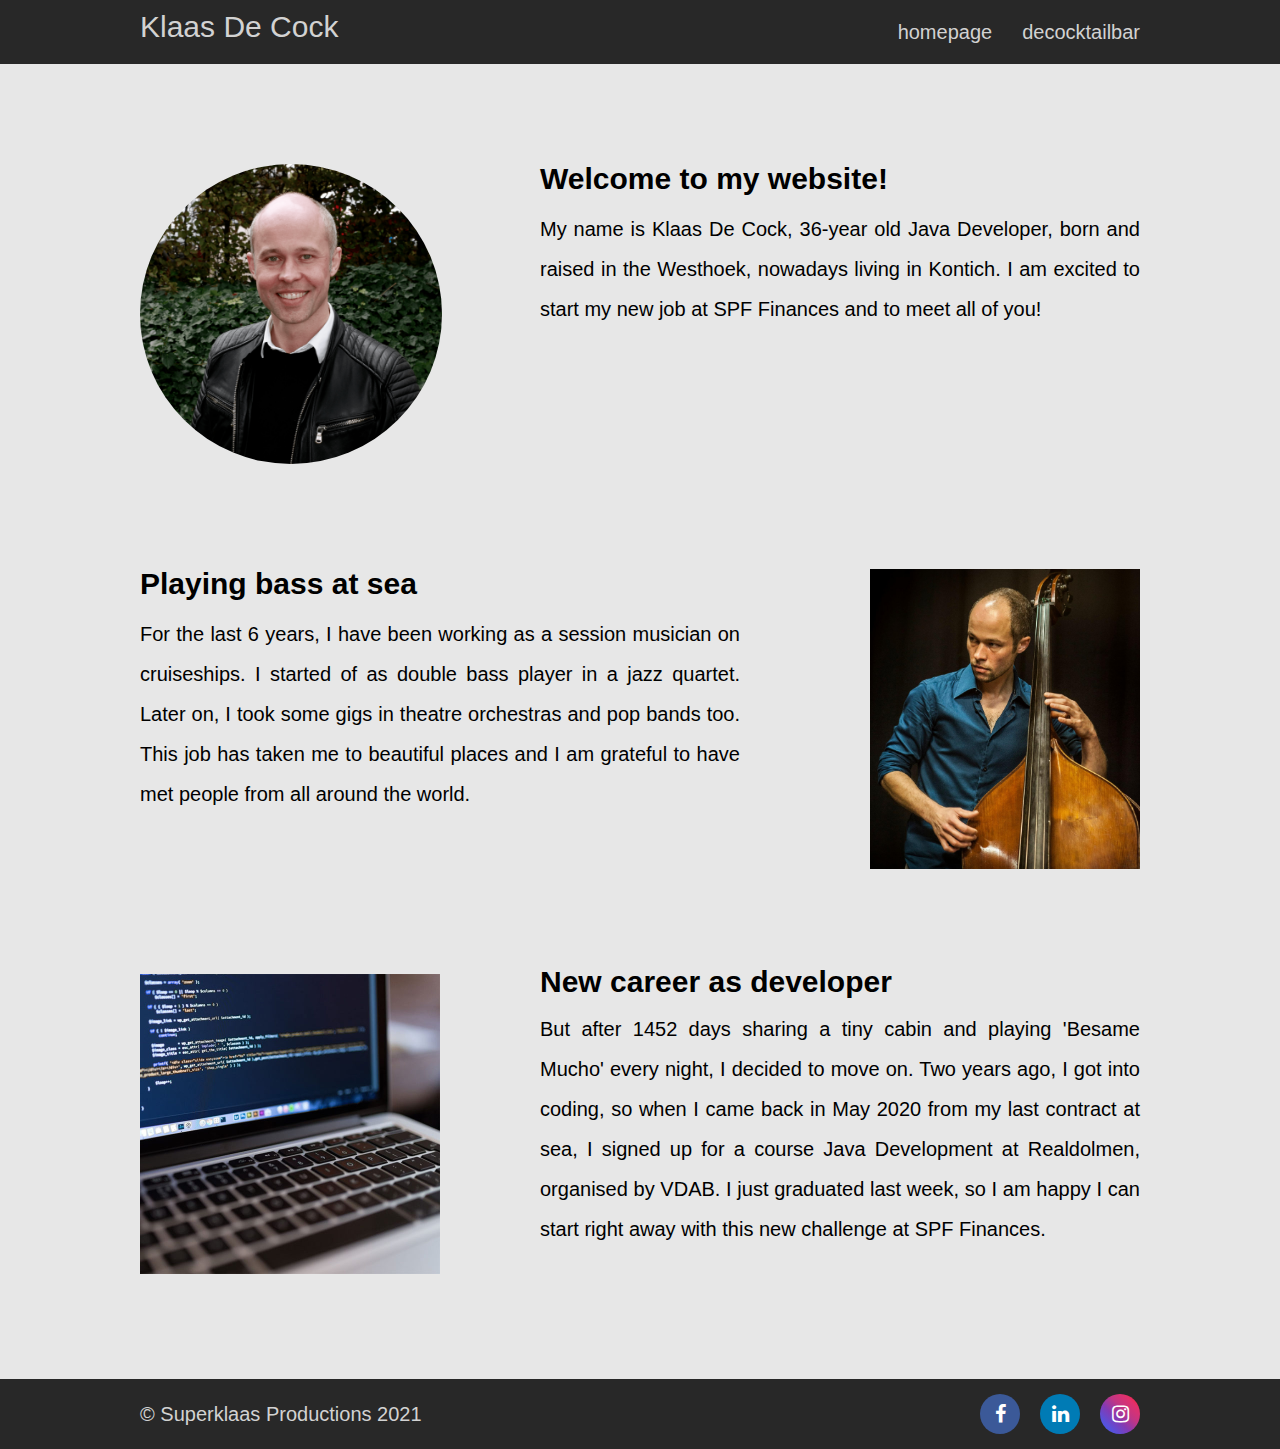
==== website-switchfully/about-me.html @ 4e2845db "changed padding top & bottom in bio" ====
<!DOCTYPE html>
<html lang="en" dir="ltr">
  <head>
    <meta charset="utf-8">
    <title>About me</title>
    <link rel="stylesheet" href="styles.css">
    <link rel="stylesheet" href="https://cdnjs.cloudflare.com/ajax/libs/font-awesome/4.7.0/css/font-awesome.min.css">
  </head>
  <body>
    <!--MENU-->
    <div class="container menu-container">
      <div class="section menu">
        <div class="name"><a href="about-me.html">Klaas De Cock</a></div>
        <div class="links">
          <a href="about-me.html">homepage</a>
          <a href="cocktails.html">decocktailbar</a>
        </div>
      </div>
    </div>
    <!--BIO-->
    <div class="container bio-container">
      <div class="section bio bio-welcome">
        <div class="bio-image bio-image-klaas">
          <img src="images/klaas.png" alt="klaas">
        </div>
        <div class="bio-text">
          <h2>Welcome to my website!</h2>
          <p>My name is Klaas De Cock, 36-year old Java Developer, born and
            raised in the Westhoek, nowadays living in Kontich. I am excited to
            start my new job at SPF Finances and to meet all of you!</p>
        </div>
      </div>
    </div>
    <div class="container bio-container">
      <div class="section bio">
        <div class="bio-text">
          <h2>Playing bass at sea</h2>
          <p>For the last 6 years, I have been working as a session musician on
            cruiseships. I started of as double bass player in a jazz quartet.
            Later on, I took some gigs in theatre orchestras and pop bands too.
            This job has taken me to beautiful places and I am grateful to have met
            people from all around the world.</p>
        </div>
        <div class="bio-image">
          <img src="images/bass2.jpg" alt="bass">
        </div>
      </div>
    </div>
    <div class="container bio-container">
      <div class="section bio bio-developer">
        <div class="bio-image">
          <img src="images/code.jpg" alt="code">
        </div>
        <div class="bio-text">
          <h2>New career as developer</h2>
          <p>But after 1452 days sharing a tiny cabin and playing 'Besame Mucho'
            every night, I decided to move on. Two years ago, I got into coding,
            so when I came back  in May 2020 from my last contract at sea, I signed
            up for a course Java Development at Realdolmen, organised by VDAB. I
            just graduated last week, so I am happy I can start right away with
            this new challenge at SPF Finances.</p>
        </div>
      </div>
    </div>
    <!--FOOTER-->
    <div class="container footer-container">
      <div class="section footer">
        <div class="copyright">
          <p>&#169; Superklaas Productions 2021</p>
        </div>
        <div class="social-media-icons">
          <div class="facebook">
            <a href="https://www.facebook.com/klaas.decock.9" class="fa fa-facebook" target="_blank"></a>
          </div>
          <div class="linkedin">
            <a href="https://www.linkedin.com/in/klaas-decock/" class="fa fa-linkedin" target="_blank"></a>
          </div>
          <div class="instagram">
            <a href="https://www.instagram.com/superklaas124/" class="fa fa-instagram" target="_blank"></a>
          </div>
        </div>
      </div>
    </div>
  </body>
</html>
---- website-switchfully/styles.css ----
* {
  margin: 0;
  padding: 0;
  box-sizing: border-box;
  font-family: "Verdana", "Arial", sans-serif;
  font-size: 20px;
}

.container {
  display: flex;
  justify-content: center;
}

.section {
  width: 1000px;
  display: flex;
  justify-content: space-between;
}

/* MENU */

.menu-container {
  background-color: #282828;
}

.menu {
  padding: 10px 0 20px;
}

.name a {
  font-size: 1.5em;
  color: #D2D2D2;
  text-decoration: none;
}

.name a:hover {
  color: #F2F2F2;
}

.links {
  display: flex;
  justify-content: flex-end;
  align-items: flex-end;
}

.links a {
  color: #D2D2D2;
  text-decoration: none;
  margin-left: 30px;
}

.links a:hover {
  color: #F2F2F2;
}

/* BIO */

.bio-container {
  background-color: #E7E7E7;
}

.bio {
  padding: 50px 0 50px;
  align-items: flex-start;
}

.bio-welcome {
  padding-top: 100px;
}

.bio-developer {
  padding-bottom: 100px;
}

.bio-image img {
  height: 300px;
}

.bio-image-klaas img {
  border-radius: 50%;
}

.bio-text {
  width: 600px;
  line-height: 2;
  text-align: justify;
}

.bio-text h2 {
  font-size: 1.5em;
  line-height: 1;
  padding-bottom: 15px;
}

.bio-developer h2 {
  line-height: 0.5;
  padding-bottom: 20px;
}

/* FOOTER */

.footer-container {
  background-color: #282828;
}

.footer {
  height: 70px;
  align-items: center;
}

.copyright {
  color: #D2D2D2;
}

.social-media-icons {
  display: flex;
  justify-content: flex-end;
  align-items: center;
}

.fa {
  font-size: 30px;
  width: 40px;
  padding: 10px;
  text-align: center;
  text-decoration: none;
  border-radius: 50px;
  margin-left: 20px;
}

.fa:hover {
  opacity: 0.7;
}

.fa-facebook {
  background: #3B5998;
  color: white;
}

.fa-linkedin {
  background: #007bb5;
  color: white;
}

.fa-instagram {
  background: linear-gradient(45deg, #405de6, #5851db, #833ab4, #c13584, #e1306c, #fd1d1d);;
  color: white;
}

/*RESPONSIVE DESIGN*/

/* Desktop Styles */
@media only screen and (min-width: 1281px) {
  .menu-container,
  .bio-container,
  .footer-container {
    width: 1280px;
    margin: 0 auto;
  }
}
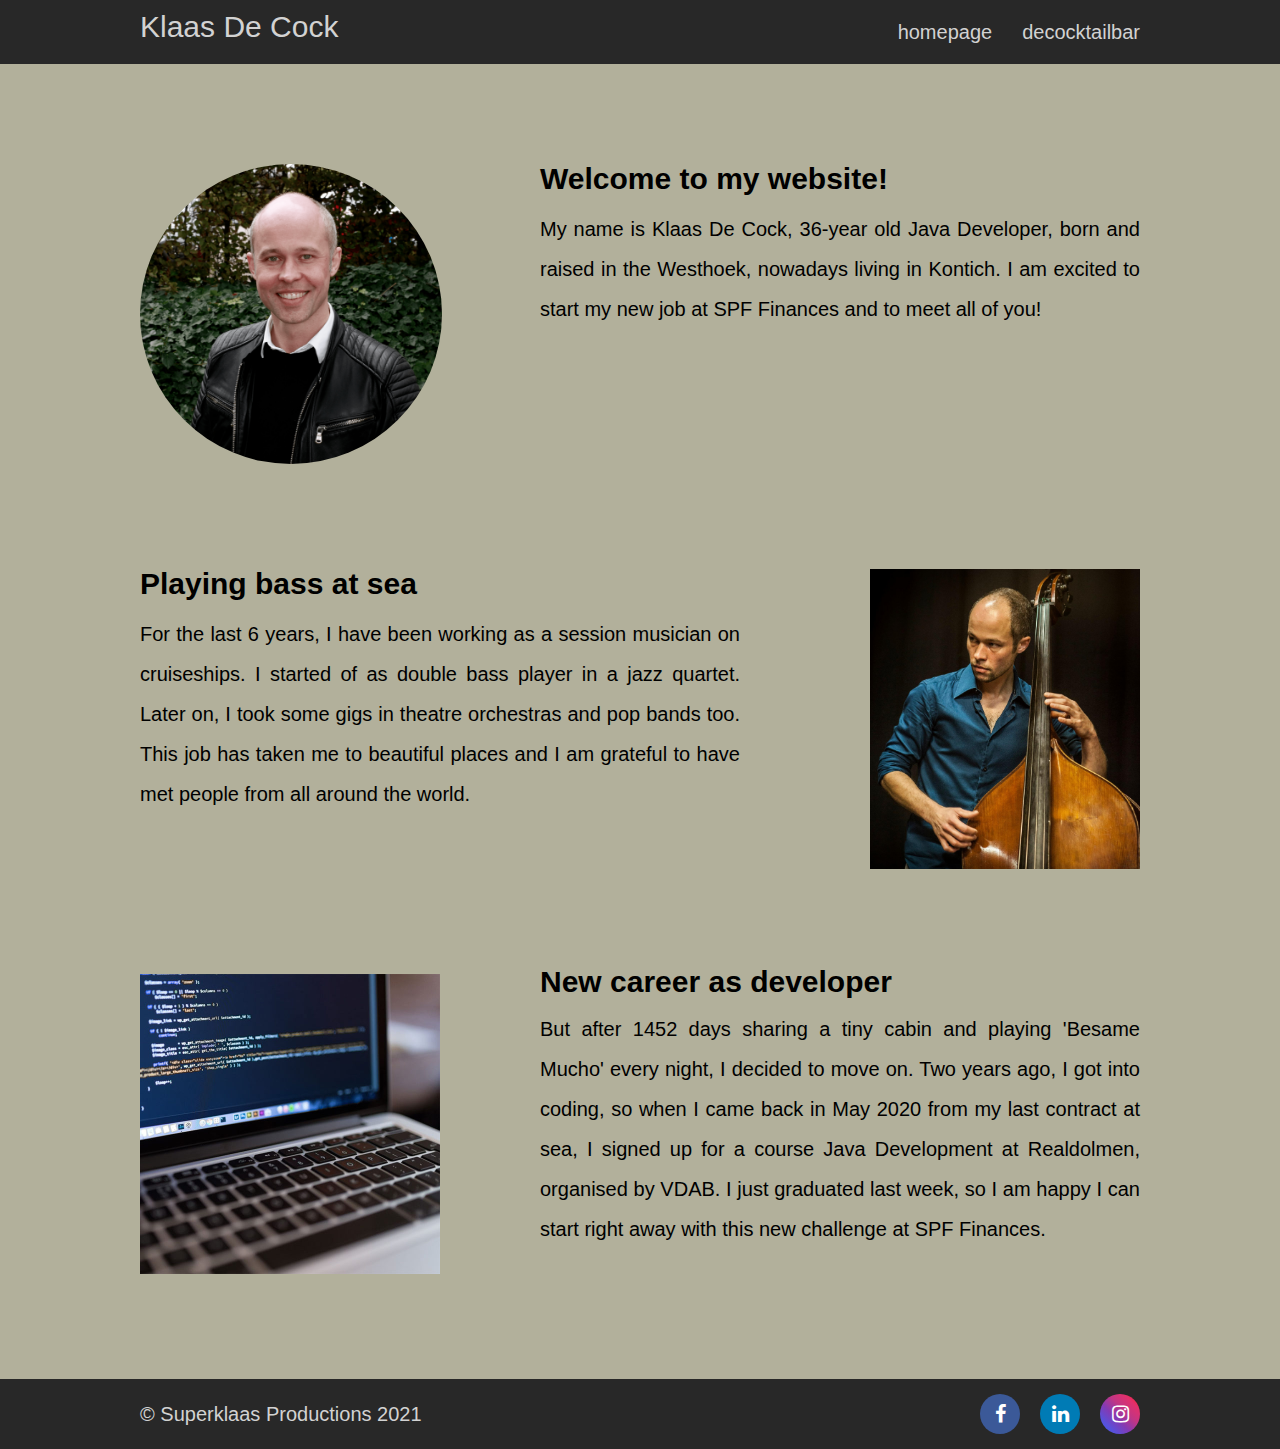
==== commit a1019b2c: "cocktail page html & css" ====
--- a/website-switchfully/about-me.html
+++ b/website-switchfully/about-me.html
@@ -3,36 +3,36 @@
   <head>
     <meta charset="utf-8">
     <title>About me</title>
-    <link rel="stylesheet" href="styles.css">
+    <link rel="stylesheet" href="styles-homepage.css">
     <link rel="stylesheet" href="https://cdnjs.cloudflare.com/ajax/libs/font-awesome/4.7.0/css/font-awesome.min.css">
   </head>
   <body>
     <!--MENU-->
-    <div class="container menu-container">
-      <div class="section menu">
-        <div class="name"><a href="about-me.html">Klaas De Cock</a></div>
-        <div class="links">
+    <header class="container menu-container">
+      <section class="section menu">
+        <nav class="name"><a href="about-me.html">Klaas De Cock</a></nav>
+        <nav class="links">
           <a href="about-me.html">homepage</a>
           <a href="cocktails.html">decocktailbar</a>
-        </div>
-      </div>
-    </div>
+        </nav>
+      </sect>
+    </header>
     <!--BIO-->
     <div class="container bio-container">
-      <div class="section bio bio-welcome">
-        <div class="bio-image bio-image-klaas">
+      <section class="section bio bio-welcome">
+        <figure class="bio-image bio-image-klaas">
           <img src="images/klaas.png" alt="klaas">
-        </div>
+        </figure>
         <div class="bio-text">
           <h2>Welcome to my website!</h2>
           <p>My name is Klaas De Cock, 36-year old Java Developer, born and
             raised in the Westhoek, nowadays living in Kontich. I am excited to
             start my new job at SPF Finances and to meet all of you!</p>
         </div>
-      </div>
+      </section>
     </div>
     <div class="container bio-container">
-      <div class="section bio">
+      <section class="section bio">
         <div class="bio-text">
           <h2>Playing bass at sea</h2>
           <p>For the last 6 years, I have been working as a session musician on
@@ -41,16 +41,16 @@
             This job has taken me to beautiful places and I am grateful to have met
             people from all around the world.</p>
         </div>
-        <div class="bio-image">
+        <figure class="bio-image">
           <img src="images/bass2.jpg" alt="bass">
-        </div>
-      </div>
+        </figure>
+      </section>
     </div>
     <div class="container bio-container">
-      <div class="section bio bio-developer">
-        <div class="bio-image">
+      <section class="section bio bio-developer">
+        <figure class="bio-image">
           <img src="images/code.jpg" alt="code">
-        </div>
+        </figure>
         <div class="bio-text">
           <h2>New career as developer</h2>
           <p>But after 1452 days sharing a tiny cabin and playing 'Besame Mucho'
@@ -60,15 +60,15 @@
             just graduated last week, so I am happy I can start right away with
             this new challenge at SPF Finances.</p>
         </div>
-      </div>
+      </section>
     </div>
     <!--FOOTER-->
-    <div class="container footer-container">
-      <div class="section footer">
+    <footer class="container footer-container">
+      <section class="section footer">
         <div class="copyright">
           <p>&#169; Superklaas Productions 2021</p>
         </div>
-        <div class="social-media-icons">
+        <nav class="social-media-icons">
           <div class="facebook">
             <a href="https://www.facebook.com/klaas.decock.9" class="fa fa-facebook" target="_blank"></a>
           </div>
@@ -78,8 +78,8 @@
           <div class="instagram">
             <a href="https://www.instagram.com/superklaas124/" class="fa fa-instagram" target="_blank"></a>
           </div>
-        </div>
-      </div>
-    </div>
+        </nav>
+      </section>
+    </footer>
   </body>
 </html>
--- a/website-switchfully/styles-homepage.css
+++ b/website-switchfully/styles-homepage.css
@@ -0,0 +1,160 @@
+* {
+  margin: 0;
+  padding: 0;
+  box-sizing: border-box;
+  font-family: "Verdana", "Arial", sans-serif;
+  font-size: 20px;
+}
+
+.container {
+  display: flex;
+  justify-content: center;
+}
+
+.section {
+  width: 1000px;
+  display: flex;
+  justify-content: space-between;
+}
+
+/* MENU */
+
+.menu-container {
+  background-color: #282828;
+}
+
+.menu {
+  padding: 10px 0 20px;
+}
+
+.name a {
+  font-size: 1.5em;
+  color: #D2D2D2;
+  text-decoration: none;
+}
+
+.name a:hover {
+  color: #F2F2F2;
+}
+
+.links {
+  display: flex;
+  justify-content: flex-end;
+  align-items: flex-end;
+}
+
+.links a {
+  color: #D2D2D2;
+  text-decoration: none;
+  margin-left: 30px;
+}
+
+.links a:hover {
+  color: #F2F2F2;
+}
+
+/* BIO */
+
+.bio-container {
+  background-color: #B2B09B;
+}
+
+.bio {
+  padding: 50px 0 50px;
+  align-items: flex-start;
+}
+
+.bio-welcome {
+  padding-top: 100px;
+}
+
+.bio-developer {
+  padding-bottom: 100px
+}
+
+.bio-image img {
+  height: 300px;
+}
+
+.bio-image-klaas img {
+  border-radius: 50%;
+}
+
+.bio-text {
+  width: 600px;
+  line-height: 2;
+  text-align: justify;
+}
+
+.bio-text h2 {
+  font-size: 1.5em;
+  line-height: 1;
+  padding-bottom: 15px;
+}
+
+.bio-developer h2 {
+  line-height: 0.5;
+  padding-bottom: 20px;
+}
+
+/* FOOTER */
+
+.footer-container {
+  background-color: #282828;
+}
+
+.footer {
+  height: 70px;
+  align-items: center;
+}
+
+.copyright {
+  color: #D2D2D2;
+}
+
+.social-media-icons {
+  display: flex;
+  justify-content: flex-end;
+  align-items: center;
+}
+
+.fa {
+  font-size: 30px;
+  width: 40px;
+  padding: 10px;
+  text-align: center;
+  text-decoration: none;
+  border-radius: 50px;
+  margin-left: 20px;
+}
+
+.fa:hover {
+  opacity: 0.7;
+}
+
+.fa-facebook {
+  background: #3B5998;
+  color: white;
+}
+
+.fa-linkedin {
+  background: #007bb5;
+  color: white;
+}
+
+.fa-instagram {
+  background: linear-gradient(45deg, #405de6, #5851db, #833ab4, #c13584, #e1306c, #fd1d1d);;
+  color: white;
+}
+
+/*RESPONSIVE DESIGN*/
+
+/* Desktop Styles */
+@media only screen and (min-width: 1281px) {
+  .menu-container,
+  .bio-container,
+  .footer-container {
+    width: 1280px;
+    margin: 0 auto;
+  }
+}
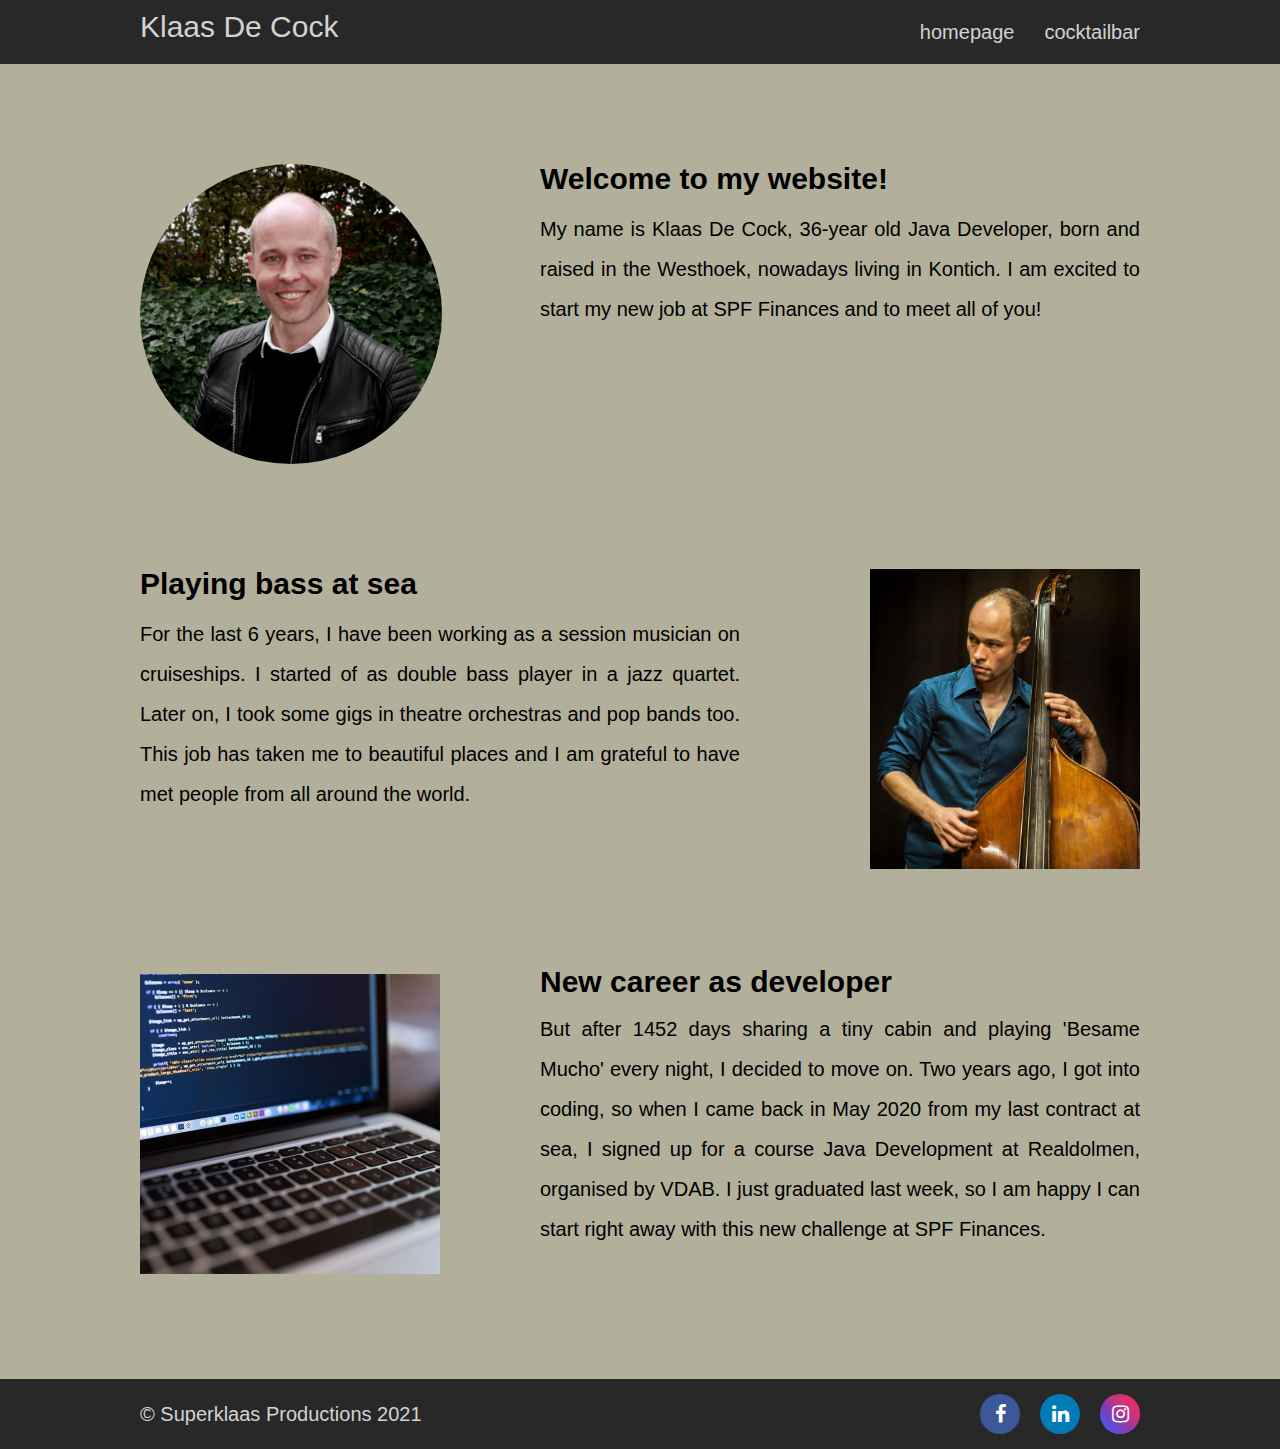
==== commit cf622892: "audio added in html" ====
--- a/website-switchfully/about-me.html
+++ b/website-switchfully/about-me.html
@@ -3,6 +3,7 @@
   <head>
     <meta charset="utf-8">
     <title>About me</title>
+    <link rel="stylesheet" href="styles.css">
     <link rel="stylesheet" href="styles-homepage.css">
     <link rel="stylesheet" href="https://cdnjs.cloudflare.com/ajax/libs/font-awesome/4.7.0/css/font-awesome.min.css">
   </head>
@@ -13,7 +14,7 @@
         <nav class="name"><a href="about-me.html">Klaas De Cock</a></nav>
         <nav class="links">
           <a href="about-me.html">homepage</a>
-          <a href="cocktails.html">decocktailbar</a>
+          <a href="cocktails.html">cocktailbar</a>
         </nav>
       </sect>
     </header>
--- a/website-switchfully/styles.css
+++ b/website-switchfully/styles.css
@@ -0,0 +1,116 @@
+* {
+  margin: 0;
+  padding: 0;
+  box-sizing: border-box;
+  font-family: "Verdana", "Arial", sans-serif;
+  font-size: 20px;
+}
+
+.container {
+  display: flex;
+  justify-content: center;
+}
+
+.section {
+  width: 1000px;
+  display: flex;
+  justify-content: space-between;
+}
+
+/* MENU */
+
+.menu-container {
+  background-color: #282828;
+}
+
+.menu {
+  padding: 10px 0 20px;
+}
+
+.name a {
+  font-size: 1.5em;
+  color: #D2D2D2;
+  text-decoration: none;
+}
+
+.name a:hover {
+  color: #F2F2F2;
+}
+
+.links {
+  display: flex;
+  justify-content: flex-end;
+  align-items: flex-end;
+}
+
+.links a {
+  color: #D2D2D2;
+  text-decoration: none;
+  margin-left: 30px;
+}
+
+.links a:hover {
+  color: #F2F2F2;
+}
+
+/* FOOTER */
+
+.footer-container {
+  background-color: #282828;
+}
+
+.footer {
+  height: 70px;
+  align-items: center;
+}
+
+.copyright {
+  color: #D2D2D2;
+}
+
+.social-media-icons {
+  display: flex;
+  justify-content: flex-end;
+  align-items: center;
+}
+
+.fa {
+  font-size: 30px;
+  width: 40px;
+  padding: 10px;
+  text-align: center;
+  text-decoration: none;
+  border-radius: 50px;
+  margin-left: 20px;
+}
+
+.fa:hover {
+  opacity: 0.7;
+}
+
+.fa-facebook {
+  background: #3B5998;
+  color: white;
+}
+
+.fa-linkedin {
+  background: #007bb5;
+  color: white;
+}
+
+.fa-instagram {
+  background: linear-gradient(45deg, #405de6, #5851db, #833ab4, #c13584, #e1306c, #fd1d1d);;
+  color: white;
+}
+
+/*RESPONSIVE DESIGN*/
+
+/* Desktop Styles */
+@media only screen and (min-width: 1281px) {
+  .menu-container,
+  .bio-container,
+  .footer-container {
+    width: 1280px;
+    margin: 0 auto;
+  }
+}
--- a/website-switchfully/styles-homepage.css
+++ b/website-switchfully/styles-homepage.css
@@ -1,58 +1,3 @@
-* {
-  margin: 0;
-  padding: 0;
-  box-sizing: border-box;
-  font-family: "Verdana", "Arial", sans-serif;
-  font-size: 20px;
-}
-
-.container {
-  display: flex;
-  justify-content: center;
-}
-
-.section {
-  width: 1000px;
-  display: flex;
-  justify-content: space-between;
-}
-
-/* MENU */
-
-.menu-container {
-  background-color: #282828;
-}
-
-.menu {
-  padding: 10px 0 20px;
-}
-
-.name a {
-  font-size: 1.5em;
-  color: #D2D2D2;
-  text-decoration: none;
-}
-
-.name a:hover {
-  color: #F2F2F2;
-}
-
-.links {
-  display: flex;
-  justify-content: flex-end;
-  align-items: flex-end;
-}
-
-.links a {
-  color: #D2D2D2;
-  text-decoration: none;
-  margin-left: 30px;
-}
-
-.links a:hover {
-  color: #F2F2F2;
-}
-
 /* BIO */
 
 .bio-container {
@@ -96,65 +41,3 @@
   line-height: 0.5;
   padding-bottom: 20px;
 }
-
-/* FOOTER */
-
-.footer-container {
-  background-color: #282828;
-}
-
-.footer {
-  height: 70px;
-  align-items: center;
-}
-
-.copyright {
-  color: #D2D2D2;
-}
-
-.social-media-icons {
-  display: flex;
-  justify-content: flex-end;
-  align-items: center;
-}
-
-.fa {
-  font-size: 30px;
-  width: 40px;
-  padding: 10px;
-  text-align: center;
-  text-decoration: none;
-  border-radius: 50px;
-  margin-left: 20px;
-}
-
-.fa:hover {
-  opacity: 0.7;
-}
-
-.fa-facebook {
-  background: #3B5998;
-  color: white;
-}
-
-.fa-linkedin {
-  background: #007bb5;
-  color: white;
-}
-
-.fa-instagram {
-  background: linear-gradient(45deg, #405de6, #5851db, #833ab4, #c13584, #e1306c, #fd1d1d);;
-  color: white;
-}
-
-/*RESPONSIVE DESIGN*/
-
-/* Desktop Styles */
-@media only screen and (min-width: 1281px) {
-  .menu-container,
-  .bio-container,
-  .footer-container {
-    width: 1280px;
-    margin: 0 auto;
-  }
-}
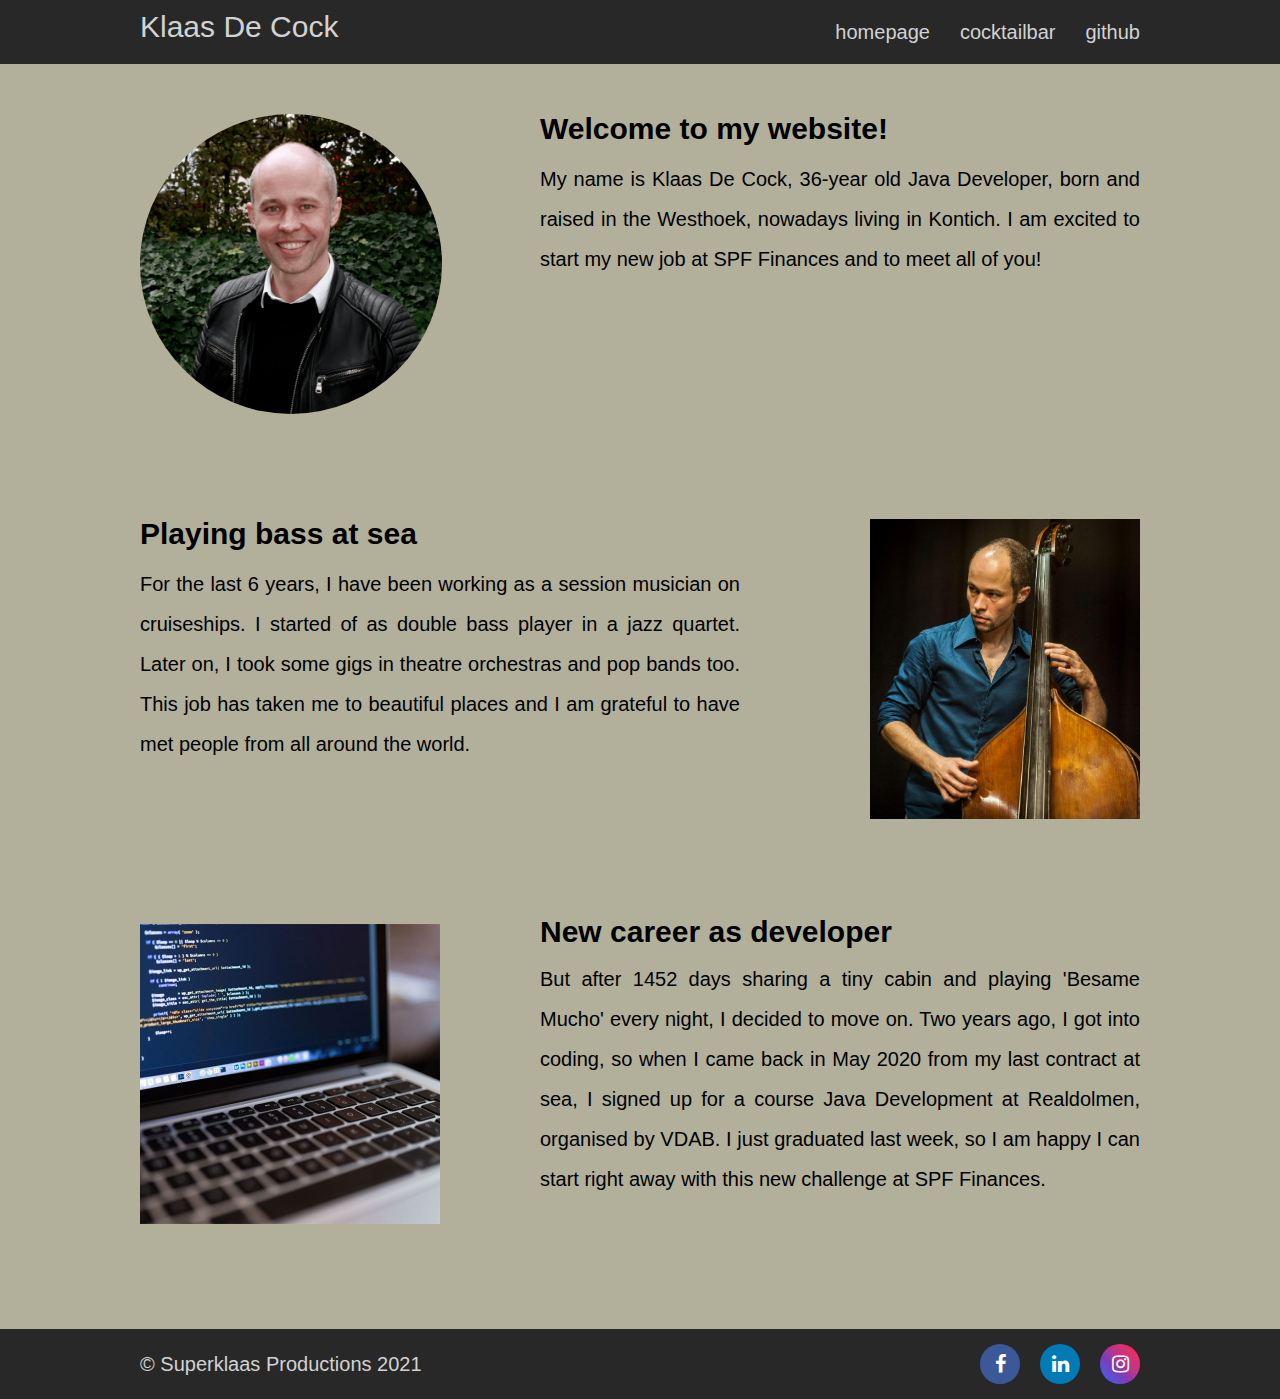
==== commit d2ff1d59: "github link added in menu" ====
--- a/website-switchfully/about-me.html
+++ b/website-switchfully/about-me.html
@@ -15,6 +15,7 @@
         <nav class="links">
           <a href="about-me.html">homepage</a>
           <a href="cocktails.html">cocktailbar</a>
+          <a href="https://github.com/Superklaas" target="_blank">github</a>
         </nav>
       </sect>
     </header>
--- a/website-switchfully/styles-homepage.css
+++ b/website-switchfully/styles-homepage.css
@@ -10,7 +10,7 @@
 }
 
 .bio-welcome {
-  padding-top: 100px;
+  padding-top: 50px;
 }
 
 .bio-developer {
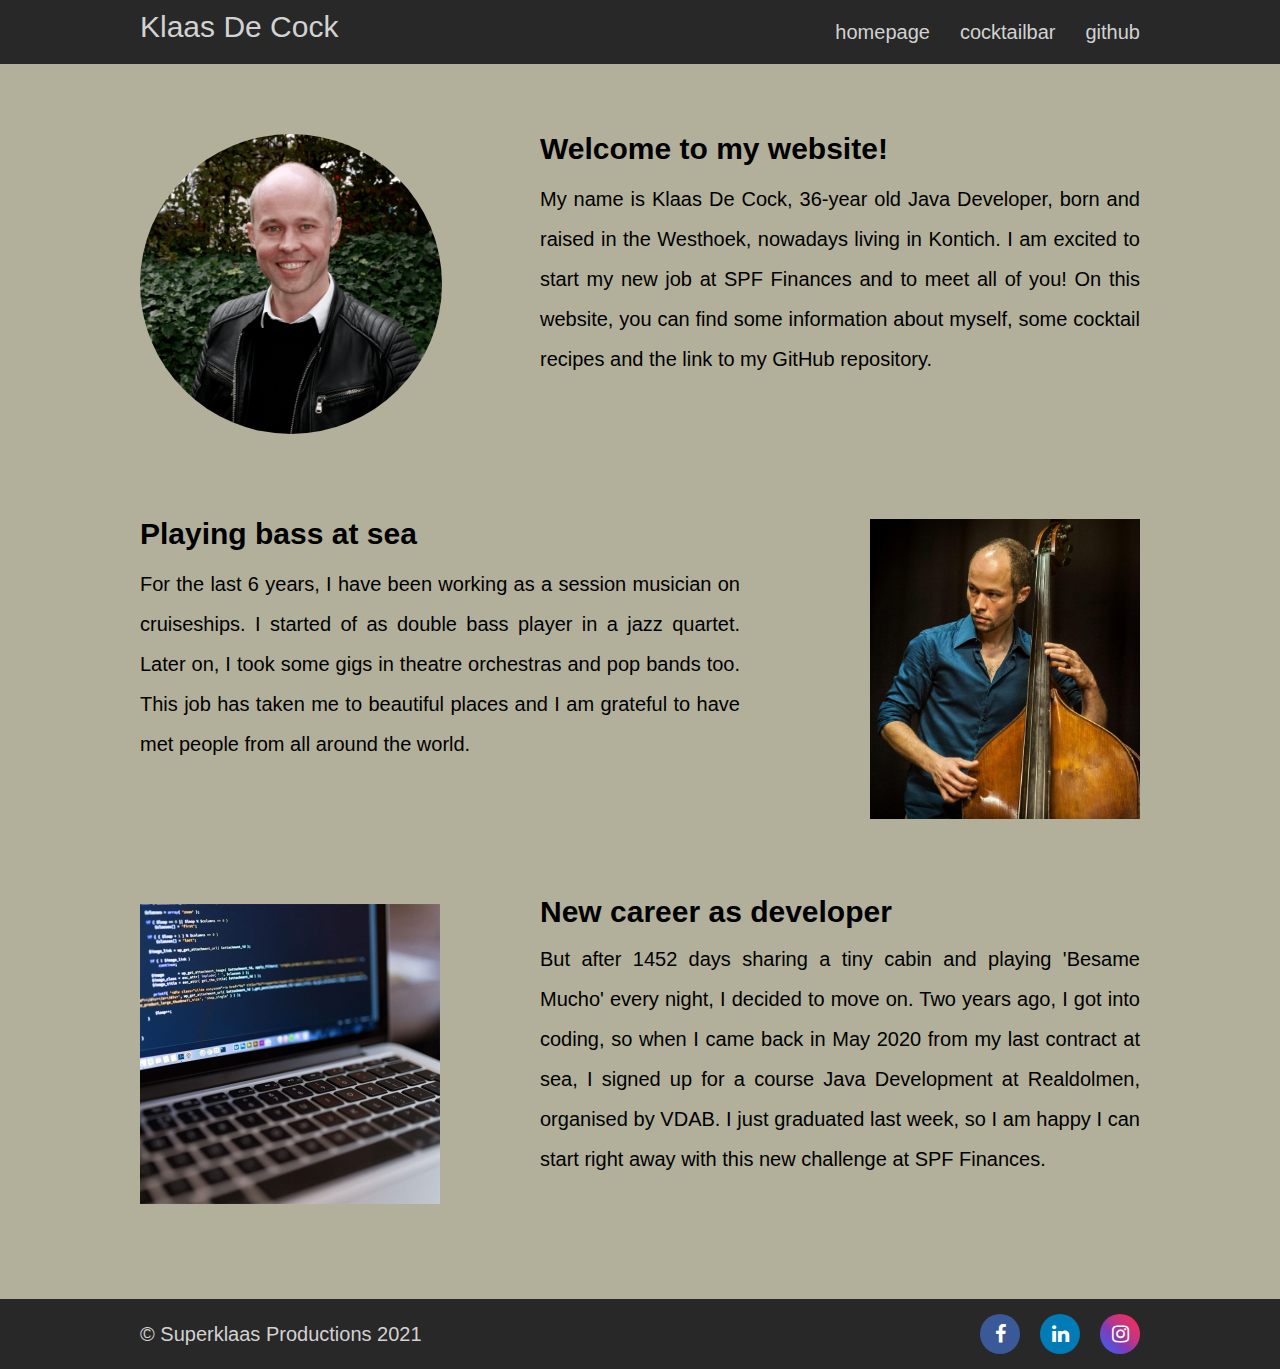
==== commit ce0d7b22: "margins in homepage modified" ====
--- a/website-switchfully/about-me.html
+++ b/website-switchfully/about-me.html
@@ -29,7 +29,9 @@
           <h2>Welcome to my website!</h2>
           <p>My name is Klaas De Cock, 36-year old Java Developer, born and
             raised in the Westhoek, nowadays living in Kontich. I am excited to
-            start my new job at SPF Finances and to meet all of you!</p>
+            start my new job at SPF Finances and to meet all of you! On this
+            website, you can find some information about myself, some cocktail
+            recipes and the link to my GitHub repository.   </p>
         </div>
       </section>
     </div>
--- a/website-switchfully/styles-homepage.css
+++ b/website-switchfully/styles-homepage.css
@@ -5,16 +5,16 @@
 }
 
 .bio {
-  padding: 50px 0 50px;
+  padding: 40px 0 40px;
   align-items: flex-start;
 }
 
 .bio-welcome {
-  padding-top: 50px;
+  padding-top: 70px;
 }
 
 .bio-developer {
-  padding-bottom: 100px
+  padding-bottom: 90px
 }
 
 .bio-image img {
